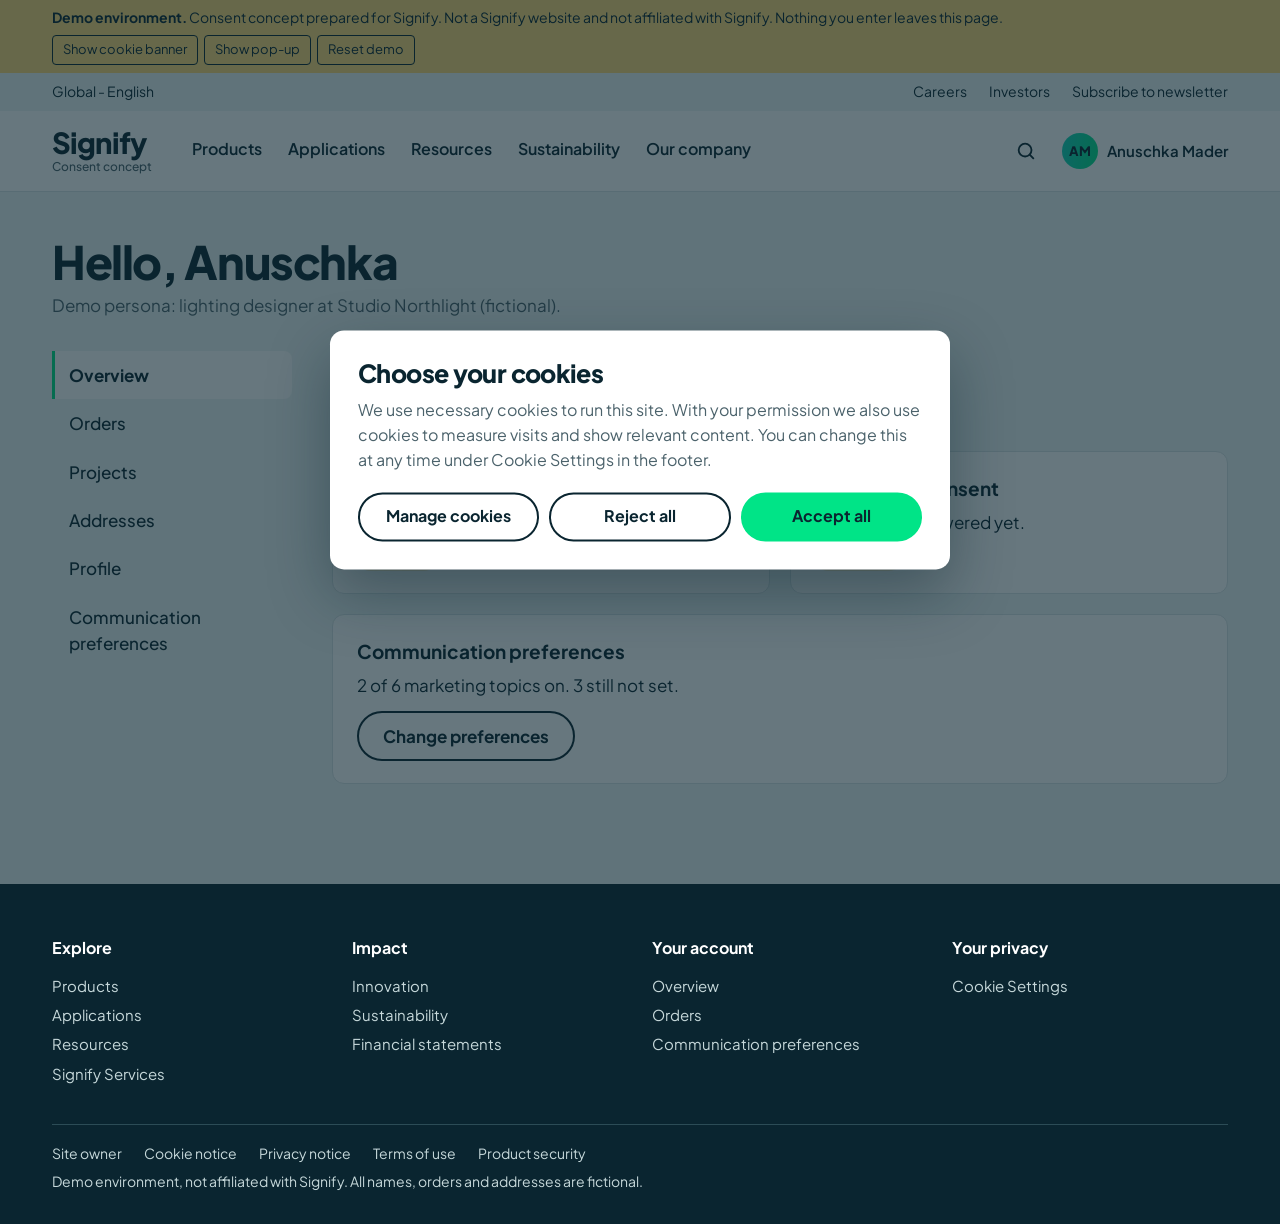
==== account.html @ f81bddd3 "Add files via upload" ====
<!doctype html>
<!--
  DEMO ENVIRONMENT, not affiliated with Signify.
  Consent concept for a OneTrust UCPM / CMP walkthrough. Fictional persona and data only.
  It is a labelled concept, not a copy of a Signify website: it carries no Signify logo,
  no Signify photography, no login and no password fields. Keep the demo strip in place.
-->
<html lang="en">
<head>
<meta charset="utf-8">
<meta name="viewport" content="width=device-width, initial-scale=1">
<meta name="robots" content="noindex, nofollow">
<title>My account, Signify consent concept (demo)</title>

<!-- All OneTrust IDs and switches live in js/onetrust-config.js -->
<script src="js/onetrust-config.js"></script>

<!-- Cookie banner (CMP). Keep commented out until the IDs exist, then set both REPLACE values.
<script src="REPLACE_WITH_otSDKStub.js_URL" type="text/javascript" charset="UTF-8"
        data-domain-script="REPLACE_WITH_DOMAIN_SCRIPT_ID"></script>
<script type="text/javascript">function OptanonWrapper() { }</script>
-->

<link rel="preconnect" href="https://fonts.googleapis.com">
<link rel="preconnect" href="https://fonts.gstatic.com" crossorigin>
<link href="https://fonts.googleapis.com/css2?family=Plus+Jakarta+Sans:wght@400;500;600;700;800&display=swap" rel="stylesheet">
<link rel="stylesheet" href="css/site.css">
</head>
<body>

<div class="strip" role="note">
  <div class="wrap">
    <span><strong>Demo environment.</strong> Consent concept prepared for Signify. Not a Signify website and not affiliated with Signify. <span id="strip-data">Nothing you enter leaves this page.</span></span>
    <span class="strip-tools">
      <button type="button" data-act="replay-cookie">Show cookie banner</button>
      <button type="button" data-act="replay-popup">Show pop-up</button>
      <button type="button" data-act="reset">Reset demo</button>
    </span>
  </div>
</div>

<div class="utility">
  <div class="wrap">
    <span class="market">Global - English</span>
    <a class="sub" href="#" data-dead>Careers</a>
    <a class="sub" href="#" data-dead>Investors</a>
    <button type="button" data-act="replay-popup">Subscribe to newsletter</button>
  </div>
</div>

<header class="site">
  <div class="wrap">
    <a class="brand" href="index.html">Signify<small>Consent concept</small></a>
    <nav class="primary" aria-label="Main">
      <a href="index.html#products">Products</a>
      <a href="index.html#applications">Applications</a>
      <a href="index.html#resources">Resources</a>
      <a href="index.html#sustainability">Sustainability</a>
      <a href="#" data-dead>Our company</a>
    </nav>
    <div class="head-tools">
      <button type="button" class="icon-btn" data-dead aria-label="Search"><svg width="22" height="22" viewBox="0 0 24 24" fill="none" stroke="currentColor" stroke-width="2" stroke-linecap="round" aria-hidden="true"><circle cx="11" cy="11" r="7"/><path d="m20 20-4-4"/></svg></button>
      <a class="account-link" href="#account" aria-label="My account, Anuschka Mader"><span class="avatar" aria-hidden="true">AM</span><span class="nm">Anuschka Mader</span></a>
    </div>
  </div>
</header>

<main>
<div class="view on" id="view-account">
    <div class="wrap account">
      <div class="account-head">
        <h1>Hello, Anuschka</h1>
        <p>Demo persona: lighting designer at Studio Northlight (fictional).</p>
      </div>
      <div class="account-grid">
        <nav class="side" aria-label="Account">
          <a href="#account">Overview</a>
          <a href="#orders">Orders</a>
          <a href="#projects">Projects</a>
          <a href="#addresses">Addresses</a>
          <a href="#profile">Profile</a>
          <a href="#preferences">Communication preferences</a>
        </nav>
        <div>
          <div class="panel" id="panel-account">
            <h2>Overview</h2>
            <p class="intro">Your latest order, and what you've chosen to hear about.</p>
            <div class="twoup">
              <div class="sheet"><h3>Latest order</h3><p>SN-204518, placed 21 October 2026</p><p style="margin-top:8px"><span class="pill">In transit</span></p></div>
              <div class="sheet"><h3>Newsletter consent</h3><p id="ov-consent-text">You haven't answered yet.</p><p style="margin-top:8px"><span class="pill" id="ov-consent">To review</span></p></div>
            </div>
            <div class="sheet"><h3>Communication preferences</h3><p id="ov-summary"></p><p style="margin-top:12px"><a class="btn ghost" href="#preferences">Change preferences</a></p></div>
          </div>

          <div class="panel" id="panel-orders">
            <h2>Orders</h2><p class="intro">Fictional orders for this demo.</p>
            <div class="sheet scroll"><table>
              <thead><tr><th>Order</th><th>Date</th><th>Project</th><th>Status</th></tr></thead>
              <tbody>
                <tr><td>SN-204518</td><td>21 Oct 2026</td><td>Harbour office refit</td><td><span class="pill">In transit</span></td></tr>
                <tr><td>SN-203977</td><td>2 Sep 2026</td><td>School sports hall</td><td><span class="pill ok">Delivered</span></td></tr>
                <tr><td>SN-202640</td><td>11 Jun 2026</td><td>Harbour office refit</td><td><span class="pill ok">Delivered</span></td></tr>
              </tbody>
            </table></div>
          </div>

          <div class="panel" id="panel-projects">
            <h2>Projects</h2><p class="intro">Saved lighting projects and their warranty dates.</p>
            <div class="sheet scroll"><table>
              <thead><tr><th>Project</th><th>Sector</th><th>Warranty until</th></tr></thead>
              <tbody>
                <tr><td>Harbour office refit</td><td>Office</td><td>June 2031</td></tr>
                <tr><td>School sports hall</td><td>Education</td><td>September 2031</td></tr>
              </tbody>
            </table></div>
          </div>

          <div class="panel" id="panel-addresses">
            <h2>Addresses</h2><p class="intro">Where we send deliveries and invoices.</p>
            <div class="twoup">
              <div class="sheet"><h3>Delivery</h3><p>Studio Northlight<br>12 Example Street<br>00000 Demo City</p></div>
              <div class="sheet"><h3>Invoices</h3><p>Studio Northlight, Accounts<br>12 Example Street<br>00000 Demo City</p></div>
            </div>
          </div>

          <div class="panel" id="panel-profile">
            <h2>Profile</h2><p class="intro">Everything here is fictional.</p>
            <div class="sheet"><dl class="facts">
              <dt>Name</dt><dd>Anuschka Mader</dd>
              <dt>Email</dt><dd>anuschka.mader@example.com</dd>
              <dt>Company</dt><dd>Studio Northlight</dd>
              <dt>Role</dt><dd>Lighting designer</dd>
              <dt>Language</dt><dd>English</dd>
            </dl></div>
          </div>

          <div class="panel" id="panel-preferences">
            <h2>Communication preferences</h2>
            <p class="intro">Turn each topic on or off, then set how often you hear from us. Service messages about your orders and warranties always reach you.</p>
            <!-- Optional OneTrust preference centre embed. It stays hidden until something renders into it. -->
            <div id="ot-pref-center"></div>
            <div id="purposes"></div>
            <div class="save-bar">
              <span id="save-state" role="status">No unsaved changes</span>
              <span class="acts">
                <button type="button" class="btn ghost" id="optout-all">Turn off all marketing</button>
                <button type="button" class="btn glow" id="save-prefs" disabled>Save preferences</button>
              </span>
            </div>
            <div class="sheet">
              <h3>Consent history</h3>
              <p style="color:var(--steel);margin-bottom:10px">Every change is recorded with the date and where you made it.</p>
              <div class="scroll"><table>
                <thead><tr><th>Date</th><th>Topic</th><th>Change</th><th>Made in</th></tr></thead>
                <tbody id="receipts"></tbody>
              </table></div>
            </div>
          </div>
        </div>
      </div>
    </div>
</div>
</main>


<footer class="site">
  <div class="wrap">
    <div class="foot-grid">
      <div><h3>Explore</h3><a href="index.html#products">Products</a><a href="index.html#applications">Applications</a><a href="index.html#resources">Resources</a><a href="#" data-dead>Signify Services</a></div>
      <div><h3>Impact</h3><a href="#" data-dead>Innovation</a><a href="index.html#sustainability">Sustainability</a><a href="#" data-dead>Financial statements</a></div>
      <div><h3>Your account</h3><a href="#account">Overview</a><a href="#orders">Orders</a><a href="#preferences">Communication preferences</a></div>
      <div><h3>Your privacy</h3><a id="ot-sdk-btn" class="ot-sdk-show-settings" href="#">Cookie Settings</a></div>
    </div>
    <div class="foot-note">
      <a href="#" data-dead>Site owner</a><a href="#" data-dead>Cookie notice</a><a href="#" data-dead>Privacy notice</a><a href="#" data-dead>Terms of use</a><a href="#" data-dead>Product security</a>
      <span>Demo environment, not affiliated with Signify. All names, orders and addresses are fictional.</span>
    </div>
  </div>
</footer>

<div class="scrim" id="scrim"></div>

<!-- Built-in demo cookie banner. It hides itself once the real OneTrust banner is detected. -->
<div class="modal" id="cookie" role="dialog" aria-modal="true" aria-labelledby="cookie-title" inert>
  <h2 id="cookie-title">Choose your cookies</h2>
  <p>We use necessary cookies to run this site. With your permission we also use cookies to measure visits and show relevant content. You can change this at any time under Cookie Settings in the footer.</p>
  <div id="cookie-manage">
    <div class="cat"><div><b>Strictly necessary</b><span class="d">Always on. The site needs these to work.</span></div><label class="switch"><input type="checkbox" checked disabled aria-label="Strictly necessary cookies"><span></span></label></div>
    <div class="cat"><div><b>Performance</b><span class="d">Count visits and see which pages are used.</span></div><label class="switch"><input type="checkbox" id="cat-C0002" aria-label="Performance cookies"><span></span></label></div>
    <div class="cat"><div><b>Functional</b><span class="d">Remember your country and language.</span></div><label class="switch"><input type="checkbox" id="cat-C0003" aria-label="Functional cookies"><span></span></label></div>
    <div class="cat"><div><b>Targeting</b><span class="d">Show relevant content on other sites.</span></div><label class="switch"><input type="checkbox" id="cat-C0004" aria-label="Targeting cookies"><span></span></label></div>
  </div>
  <div class="cookie-acts">
    <button type="button" class="btn ghost" id="ck-manage">Manage cookies</button>
    <button type="button" class="btn ghost" id="ck-reject">Reject all</button>
    <button type="button" class="btn glow" id="ck-accept">Accept all</button>
  </div>
</div>

<!-- Newsletter pop-up. The OneTrust web form renders into #ot-container. The fallback form shows until it does. -->
<div class="modal" id="signup" role="dialog" aria-modal="true" aria-labelledby="signup-title" inert>
  <div class="signup-art">
    <h2 id="signup-title">Be the first!</h2>
    <p>New products, training dates and regulation updates. Choose your topics now, and change them whenever you like.</p>
  </div>
  <div class="signup-body">
    <button type="button" class="close" id="signup-close" aria-label="Close pop-up">×</button>
    <div id="ot-container"></div>
    <form id="fallback-form">
      <div class="fields-two">
        <div class="field"><label for="f-name">First name</label><input id="f-name" name="firstName" autocomplete="off" value="Anuschka" required></div>
        <div class="field"><label for="f-email">Work email</label><input id="f-email" name="email" type="email" autocomplete="off" value="anuschka.mader@example.com" required></div>
      </div>
      <div class="field"><label for="f-role">Your role</label>
        <select id="f-role" name="role"><option>Lighting designer or engineer</option><option>System integrator</option><option>Installer or wholesaler</option><option>Facility or building manager</option></select>
      </div>
      <label class="check"><input type="checkbox" id="f-consent" name="consent" required><span>Send me Signify product news and event invitations by email. I can opt out at any time.</span></label>
      <button class="btn glow" type="submit">Subscribe</button>
      <p class="fineprint">Demo form. It stands in for the OneTrust web form.</p>
    </form>
  </div>
</div>

<div id="toast" role="status" aria-live="polite"></div>

<!-- Dummy tags for the CMP auto-blocking demo. They only log to the console.
     Inert until the matching category is allowed. With the real CMP live, OneTrust activates them itself. -->
<script type="text/plain" class="optanon-category-C0002" data-demo-tag>console.log("[Demo analytics] page view recorded (dummy tag, category C0002)");</script>
<script type="text/plain" class="optanon-category-C0004" data-demo-tag>console.log("[Demo ads] advertising pixel fired (dummy tag, category C0004)");</script>

<script src="js/site.js"></script>
</body>
</html>
---- css/site.css ----
:root{
  --ink:#0a2530; --ink-2:#123a45; --steel:#4b626b; --line:#d9e3e5;
  --mist:#eef6f5; --white:#fff; --green:#00e487; --teal:#14d3be;
  --green-ink:#00694a; --focus:#07646b; --alert:#a13c12; --notice:#ffd978;
  --grad:linear-gradient(100deg,#14d3be,#00e487);
  --font:"Plus Jakarta Sans","Helvetica Neue",Helvetica,Arial,sans-serif;
}
*{box-sizing:border-box}
html{scroll-behavior:smooth;-webkit-text-size-adjust:100%}
body{margin:0;background:var(--white);color:var(--ink);font:400 17px/1.55 var(--font)}
h1,h2,h3,p{margin:0}
a{color:inherit}
button,input,select{font:inherit;color:inherit}
button{cursor:pointer}
:focus-visible{outline:3px solid var(--focus);outline-offset:2px}
.wrap{max-width:1240px;margin:0 auto;padding:0 32px}

/* Demo strip stays on every view, and it has no close control on purpose */
.strip{position:sticky;top:0;z-index:50;background:var(--notice);color:var(--ink);font-size:14px;line-height:1.35}
.strip .wrap{display:flex;gap:8px 24px;align-items:center;justify-content:space-between;flex-wrap:wrap;padding-top:8px;padding-bottom:8px}
.strip strong{font-weight:700}
.strip-tools{display:flex;gap:6px;flex-wrap:wrap}
.strip-tools button{background:none;border:1px solid var(--ink);border-radius:4px;padding:3px 10px;font-size:13px;min-height:30px}
.strip-tools button:hover{background:var(--ink);color:var(--notice)}

.utility{background:var(--mist);font-size:14px}
.utility .wrap{display:flex;justify-content:flex-end;gap:22px;align-items:center;min-height:38px}
.utility a,.utility button{background:none;border:0;padding:4px 0;text-decoration:none;font-size:14px}
.utility a:hover,.utility button:hover{text-decoration:underline;text-underline-offset:3px}
.utility .market{margin-right:auto}
header.site{background:var(--white);border-bottom:1px solid var(--line)}
header.site .wrap{display:flex;align-items:center;gap:40px;min-height:80px}
.brand{font-size:29px;font-weight:800;letter-spacing:-.03em;text-decoration:none;line-height:1}
.brand small{display:block;font-size:12px;font-weight:500;letter-spacing:0;color:var(--steel);margin-top:4px}
nav.primary{display:flex;gap:26px;flex:1}
nav.primary a{text-decoration:none;font-weight:600;font-size:16px;padding:8px 0;border-bottom:3px solid transparent}
nav.primary a:hover{border-image:var(--grad) 1}
.head-tools{display:flex;gap:14px;align-items:center}
.icon-btn{background:none;border:0;width:44px;height:44px;display:grid;place-items:center;border-radius:50%}
.icon-btn:hover{background:var(--mist)}
.account-link{display:flex;gap:9px;align-items:center;text-decoration:none;font-weight:600;font-size:15px}
.avatar{width:36px;height:36px;border-radius:50%;background:var(--grad);color:var(--ink);display:grid;place-items:center;font-size:13px;font-weight:800}

.view{display:none}
.view.on{display:block}

.btn{display:inline-flex;align-items:center;justify-content:center;min-height:48px;padding:10px 24px;border-radius:30px;border:2px solid var(--ink);background:var(--ink);color:var(--white);font-weight:700;text-decoration:none}
.btn:hover{background:var(--ink-2);border-color:var(--ink-2)}
.btn.glow{background:var(--green);border-color:var(--green);color:var(--ink)}
.btn.glow:hover{background:var(--teal);border-color:var(--teal)}
.btn.ghost{background:none;color:inherit;border-color:currentColor}
.btn.ghost:hover{background:rgba(120,150,155,.16)}

/* Hero: one headline over a set of drawn scenes */
.hero{position:relative;background:var(--ink);color:var(--white);overflow:hidden;min-height:620px;display:flex;align-items:flex-end}
.slide{position:absolute;inset:0;opacity:0;transition:opacity .6s}
.slide.on{opacity:1}
.slide img{position:absolute;inset:0;width:100%;height:100%;object-fit:cover;object-position:right bottom}
.hero::after{content:"";position:absolute;inset:0;background:linear-gradient(90deg,rgba(10,37,48,.82) 0%,rgba(10,37,48,.4) 45%,rgba(10,37,48,0) 70%)}
.hero .wrap{position:relative;z-index:2;width:100%;padding-top:64px;padding-bottom:56px}
.hero h1{font-size:clamp(46px,7.4vw,104px);line-height:.98;letter-spacing:-.04em;font-weight:800;max-width:9ch}
.hero .cta{margin-top:28px}
.hero-foot{display:flex;align-items:center;gap:16px;margin-top:32px;flex-wrap:wrap}
.hero-foot p{font-size:15px;color:#d8e8e8;min-width:15em}
.dots{display:flex;gap:6px}
.dots button{width:44px;height:44px;border:0;background:none;padding:0;display:grid;place-items:center}
.dots button::before{content:"";width:30px;height:4px;border-radius:2px;background:rgba(255,255,255,.45)}
.dots button[aria-current="true"]::before{background:var(--green)}

section.block{padding:84px 0}
section.block h2{font-size:clamp(30px,3.6vw,46px);letter-spacing:-.03em;line-height:1.1;font-weight:800;max-width:20ch}
section.tinted{background:var(--mist)}
.lede{max-width:36em;margin-top:14px;color:var(--steel);font-size:19px}
.head-row{display:flex;justify-content:space-between;align-items:flex-end;gap:20px;flex-wrap:wrap}
.tiles{display:grid;grid-template-columns:1fr 1fr;gap:24px;margin-top:40px}
.tile{position:relative;min-height:340px;border-radius:14px;overflow:hidden;display:flex;align-items:flex-end;padding:28px;color:var(--white);text-decoration:none;background:var(--ink)}
.tile div{position:relative}
.tile h3{font-size:32px;letter-spacing:-.025em;font-weight:800}
.tile span{color:#e0efef}
.tags{display:flex;flex-wrap:wrap;gap:10px;margin-top:28px}
.tags a{border:1px solid var(--ink);padding:9px 18px;border-radius:40px;text-decoration:none;font-weight:600;font-size:15px}
.tags a:hover{background:var(--ink);color:var(--white)}
.mosaic{display:grid;grid-template-columns:repeat(4,1fr);grid-auto-rows:190px;gap:12px;margin-top:40px}
.mosaic a{position:relative;border-radius:12px;background:var(--ink);color:var(--white);padding:16px;display:flex;align-items:flex-end;text-decoration:none;font-weight:700;overflow:hidden}
.mosaic a:nth-child(1){grid-column:span 2;grid-row:span 2}
 .mosaic a:hover{text-decoration:underline;text-underline-offset:4px}
.purposebrand{background:var(--grad);color:var(--ink)}
.purposebrand .wrap{display:grid;grid-template-columns:minmax(0,1.2fr) minmax(0,1fr);gap:40px;align-items:center;padding-top:72px;padding-bottom:72px}
.purposebrand h2{font-size:clamp(34px,4.4vw,58px);letter-spacing:-.035em;line-height:1.04;font-weight:800}
.purposebrand p{font-size:19px;margin-bottom:20px}
.profiles{display:grid;grid-template-columns:repeat(3,1fr);gap:20px;margin-top:36px}
.profiles a{background:var(--white);border-radius:12px;padding:24px;text-decoration:none;min-height:170px;display:flex;flex-direction:column;justify-content:space-between;gap:14px;border:1px solid var(--line)}
.profiles a:hover b{text-decoration:underline;text-underline-offset:4px}
.profiles b{font-size:21px;letter-spacing:-.015em;line-height:1.25}
.profiles span{color:var(--steel);font-size:16px}
.closing{display:grid;grid-template-columns:1fr 1fr}
.closing>div{padding:64px max(32px,calc((100vw - 1176px)/2))}
.closing .a{background:var(--ink);color:var(--white)}
.closing h2{font-size:34px;letter-spacing:-.025em;font-weight:800;line-height:1.1}
.closing p{margin:10px 0 20px;max-width:30em}
.closing .a p{color:#d8e8e8}
.closing .b{background:var(--mist)}

footer.site{background:var(--ink);color:var(--white);padding:52px 0 32px;font-size:15px}
.foot-grid{display:grid;grid-template-columns:repeat(4,1fr);gap:24px}
.foot-grid h3{font-size:16px;margin-bottom:10px}
.foot-grid a{display:block;text-decoration:none;color:#c6d8da;padding:3px 0}
.foot-grid a:hover{color:var(--green);text-decoration:underline}
.foot-note{margin-top:36px;padding-top:18px;border-top:1px solid #2c4c56;color:#c6d8da;font-size:14px;display:flex;gap:6px 22px;flex-wrap:wrap}
.foot-note a{text-decoration:none}
.foot-note a:hover{text-decoration:underline}
.foot-note span{width:100%}
#ot-sdk-btn.ot-sdk-show-settings{all:unset;cursor:pointer;display:block;color:#c6d8da;padding:3px 0;font:inherit}
#ot-sdk-btn.ot-sdk-show-settings:hover{color:var(--green);text-decoration:underline}
#ot-sdk-btn.ot-sdk-show-settings:focus-visible{outline:3px solid var(--green);outline-offset:2px}

/* Account */
#view-account{background:var(--mist)}
.account{padding:44px 32px 80px}
.account h1{font-size:clamp(32px,4vw,46px);letter-spacing:-.03em;line-height:1.1;font-weight:800}
.account-head p{color:var(--steel);margin-top:6px}
.account-grid{display:grid;grid-template-columns:240px minmax(0,1fr);gap:40px;margin-top:32px}
.side a{display:block;padding:11px 14px;text-decoration:none;border-left:3px solid transparent;font-weight:500;border-radius:0 8px 8px 0}
.side a:hover{background:var(--white)}
.side a[aria-current="page"]{border-left-color:var(--green);background:var(--white);font-weight:700}
.panel{display:none}
.panel.on{display:block}
.panel h2{font-size:28px;letter-spacing:-.025em;margin-bottom:6px;font-weight:800}
.panel>p.intro{color:var(--steel);max-width:38em;margin-bottom:24px}
.sheet{background:var(--white);border:1px solid var(--line);border-radius:12px;padding:22px 24px;margin-bottom:20px}
.sheet h3{font-size:19px;margin-bottom:6px}
.twoup{display:grid;grid-template-columns:1fr 1fr;gap:20px}
.scroll{overflow-x:auto}
table{border-collapse:collapse;width:100%;font-size:16px}
th{text-align:left;font-weight:700;color:var(--steel);font-size:14px;padding:8px 14px 8px 0;border-bottom:2px solid var(--ink);white-space:nowrap}
td{padding:12px 14px 12px 0;border-bottom:1px solid var(--line);vertical-align:top}
tr:last-child td{border-bottom:0}
.pill{display:inline-block;font-size:14px;font-weight:700;padding:2px 11px;border-radius:30px;background:#fff1cc;color:#6d4e00}
.pill.ok{background:#d6f8ea;color:var(--green-ink)}
dl.facts{display:grid;grid-template-columns:170px 1fr;gap:8px 16px;margin:0}
dl.facts dt{color:var(--steel)}
dl.facts dd{margin:0}

/* Preference centre: each purpose is a light on a dimmer */
.purpose{background:var(--white);border:1px solid var(--line);border-radius:12px;margin-bottom:14px;overflow:hidden}
.purpose-main{display:grid;grid-template-columns:44px minmax(0,1fr) auto;gap:16px;padding:20px 22px;align-items:start}
.bulb{width:38px;height:38px;border-radius:50%;background:#dfe7e8;margin-top:2px;transition:background .3s,box-shadow .3s}
.purpose.is-on .bulb{background:var(--grad);box-shadow:0 0 0 calc(var(--glow,1)*4px) rgba(0,228,135,.22),0 0 calc(var(--glow,1)*16px) calc(var(--glow,1)*5px) rgba(20,211,190,.45)}
.purpose h3{font-size:19px;line-height:1.3}
.purpose p{color:var(--steel);margin-top:3px;max-width:42em}
.meta{font-size:14px;color:var(--steel);margin-top:8px}
.meta.unset{color:var(--alert);font-weight:600}
.switch{position:relative;display:inline-block;width:56px;height:32px;flex:none}
.switch input{position:absolute;inset:0;width:100%;height:100%;margin:0;opacity:0;cursor:pointer}
.switch span{position:absolute;inset:0;border-radius:32px;background:#83979f;transition:background .2s;pointer-events:none}
.switch span::after{content:"";position:absolute;width:26px;height:26px;left:3px;top:3px;border-radius:50%;background:#fff;transition:transform .2s}
.switch input:checked+span{background:var(--ink)}
.switch input:checked+span::after{transform:translateX(24px);background:var(--green)}
.switch input:focus-visible+span{outline:3px solid var(--focus);outline-offset:2px}
.switch input:disabled{cursor:not-allowed}
.switch input:disabled+span{opacity:.55}
.purpose-more{display:none;grid-template-columns:minmax(0,1.25fr) minmax(0,1fr);gap:24px;padding:16px 22px 20px 82px;border-top:1px solid var(--line);background:#f8fbfb}
.purpose.is-on .purpose-more{display:grid}
fieldset{border:0;padding:0;margin:0;min-width:0}
legend{padding:0;font-size:14px;font-weight:700;margin-bottom:8px}
.dimmer{display:grid;grid-template-columns:repeat(3,1fr);border:1px solid var(--ink);border-radius:8px;overflow:hidden}
.dimmer label{position:relative;text-align:center;font-size:14px;font-weight:600;padding:10px 4px;cursor:pointer;border-left:1px solid var(--ink);min-height:44px;display:flex;align-items:center;justify-content:center}
.dimmer label:first-child{border-left:0}
.dimmer input{position:absolute;opacity:0;inset:0;margin:0;cursor:pointer}
.dimmer label:has(input:checked){background:var(--green)}
.dimmer label:has(input:focus-visible){outline:3px solid var(--focus);outline-offset:-3px}
.channels{display:flex;flex-wrap:wrap;gap:6px 18px}
.channels label{display:flex;align-items:center;gap:7px;font-size:15px;min-height:32px}
.channels input,.check input{width:19px;height:19px;accent-color:var(--ink);margin:0;flex:none}
.save-bar{position:sticky;bottom:12px;background:var(--ink);color:var(--white);padding:12px 18px;border-radius:12px;display:flex;justify-content:space-between;align-items:center;gap:12px;flex-wrap:wrap;margin:18px 0 28px}
.save-bar .acts{display:flex;gap:10px;flex-wrap:wrap}
.save-bar .btn{min-height:44px}
.save-bar .btn[disabled]{opacity:.5;cursor:not-allowed}
#ot-pref-center:empty{display:none}

/* Cookie banner and pop-up */
.scrim{position:fixed;inset:0;background:rgba(10,37,48,.62);z-index:60;opacity:0;pointer-events:none;transition:opacity .2s}
.scrim.on{opacity:1;pointer-events:auto}
.modal{position:fixed;z-index:70;background:var(--white);border-radius:14px;box-shadow:0 24px 60px rgba(10,37,48,.4);max-height:calc(100vh - 32px);overflow:auto}
/* Closed pop-ups stay full size and off-screen: the OneTrust SDK will not render into a hidden container */
.modal{left:-300vw;top:16px}
.modal.open{left:50%;top:50%;transform:translate(-50%,-50%)}
#cookie{width:min(620px,calc(100vw - 32px));padding:28px}
#cookie h2{font-size:25px;letter-spacing:-.025em;line-height:1.2;font-weight:800}
#cookie p{margin-top:10px;color:var(--steel);font-size:16px}
.cookie-acts{display:flex;flex-wrap:wrap;gap:10px;margin-top:20px}
.cookie-acts .btn{flex:1 1 150px;font-size:16px;padding:10px 12px;white-space:nowrap}
#cookie-manage{display:none;margin-top:18px;border-top:1px solid var(--line)}
#cookie-manage.on{display:block}
.cat{display:flex;gap:16px;justify-content:space-between;align-items:center;padding:12px 0;border-bottom:1px solid var(--line)}
.cat b{display:block;font-weight:700}
.cat span.d{color:var(--steel);font-size:14px}
#signup{width:min(880px,calc(100vw - 32px));display:grid;grid-template-columns:minmax(0,5fr) minmax(0,7fr)}
.signup-art{background:var(--grad);color:var(--ink);padding:30px;min-height:100%}
.signup-art h2{font-size:42px;line-height:1.02;letter-spacing:-.035em;font-weight:800}
.signup-art p{margin-top:12px;font-size:16px}
.signup-body{padding:28px 30px;position:relative}
.close{position:absolute;right:10px;top:10px;width:44px;height:44px;border:0;background:none;font-size:24px;line-height:1;border-radius:50%}
.close:hover{background:var(--mist)}
#ot-container{min-height:1px}
#ot-container input,#ot-container select,#ot-container textarea{font:inherit;border:1px solid var(--steel);border-radius:8px;padding:10px 12px}
#ot-container label{font-weight:500;font-size:15px}
#ot-container button{font:inherit;font-weight:700;background:var(--green);color:var(--ink);border:0;border-radius:30px;min-height:48px;padding:10px 24px}
.field{margin-bottom:12px}
.field label{display:block;font-size:15px;font-weight:600;margin-bottom:4px}
.field input,.field select{width:100%;min-height:44px;border:1px solid var(--steel);border-radius:8px;padding:8px 12px;background:#fff}
.fields-two{display:grid;grid-template-columns:1fr 1fr;gap:12px}
.fields-two .field{padding-right:0}
.check{display:flex;gap:10px;font-size:15px;align-items:flex-start;margin:6px 0 14px;line-height:1.4}
.check input{margin-top:2px}
.fineprint{font-size:13.5px;color:var(--steel);margin-top:10px}
#fallback-form .btn{width:100%}
#toast{position:fixed;left:50%;top:92px;transform:translate(-50%,-12px);background:var(--ink);color:#fff;padding:12px 20px;border-radius:10px;z-index:90;opacity:0;pointer-events:none;transition:.2s;max-width:calc(100vw - 32px);font-size:16px}
#toast.on{opacity:1;transform:translate(-50%,0)}

@media (max-width:1060px){nav.primary{display:none}header.site .wrap{justify-content:space-between}.mosaic{grid-template-columns:repeat(2,1fr)}}
@media (max-width:760px){
  .wrap{padding:0 16px}
  .account{padding:32px 16px 60px}
  .strip-tools{display:none}
  .utility .wrap{gap:14px}
  .utility .sub{display:none}
  .account-link .nm{display:none}
  .hero{min-height:560px}
  .hero::after{background:linear-gradient(0deg,rgba(10,37,48,.85),rgba(10,37,48,.25) 80%)}
  section.block{padding:56px 0}
  .tiles,.profiles,.purposebrand .wrap,.closing{grid-template-columns:1fr}
  .tile{min-height:230px}
  .closing>div{padding:44px 16px}
  .foot-grid{grid-template-columns:1fr 1fr}
  .account-grid{grid-template-columns:minmax(0,1fr);gap:20px}
  .side{display:flex;overflow-x:auto;border-bottom:1px solid var(--line)}
  .side a{white-space:nowrap;border-left:0;border-bottom:3px solid transparent;border-radius:0}
  .side a[aria-current="page"]{border-bottom-color:var(--green)}
  .twoup,.fields-two{grid-template-columns:1fr}
  .purpose-main{grid-template-columns:32px minmax(0,1fr) auto;gap:12px;padding:16px}
  .bulb{width:28px;height:28px}
  .purpose-more{grid-template-columns:1fr;padding:14px 16px}
  dl.facts{grid-template-columns:1fr;gap:0}
  dl.facts dd{margin-bottom:10px}
  #signup{grid-template-columns:1fr}
  .signup-art{padding:22px 54px 22px 22px;min-height:0}
  .signup-art h2{font-size:30px}
  .signup-body{padding:20px 22px;position:static}
  .close{z-index:2}
}
@media (prefers-reduced-motion:reduce){
  html{scroll-behavior:auto}
  *{transition:none!important}
}
.tile img,.mosaic img{position:absolute;inset:0;width:100%;height:100%;object-fit:cover;transition:transform .4s}
.tile:hover img,.mosaic a:hover img{transform:scale(1.04)}
.tile::after,.mosaic a::after{content:"";position:absolute;inset:0;background:linear-gradient(0deg,rgba(10,37,48,.85),rgba(10,37,48,0) 55%)}
.tile div,.mosaic span{position:relative;z-index:1}
section[id],#applications{scroll-margin-top:96px}
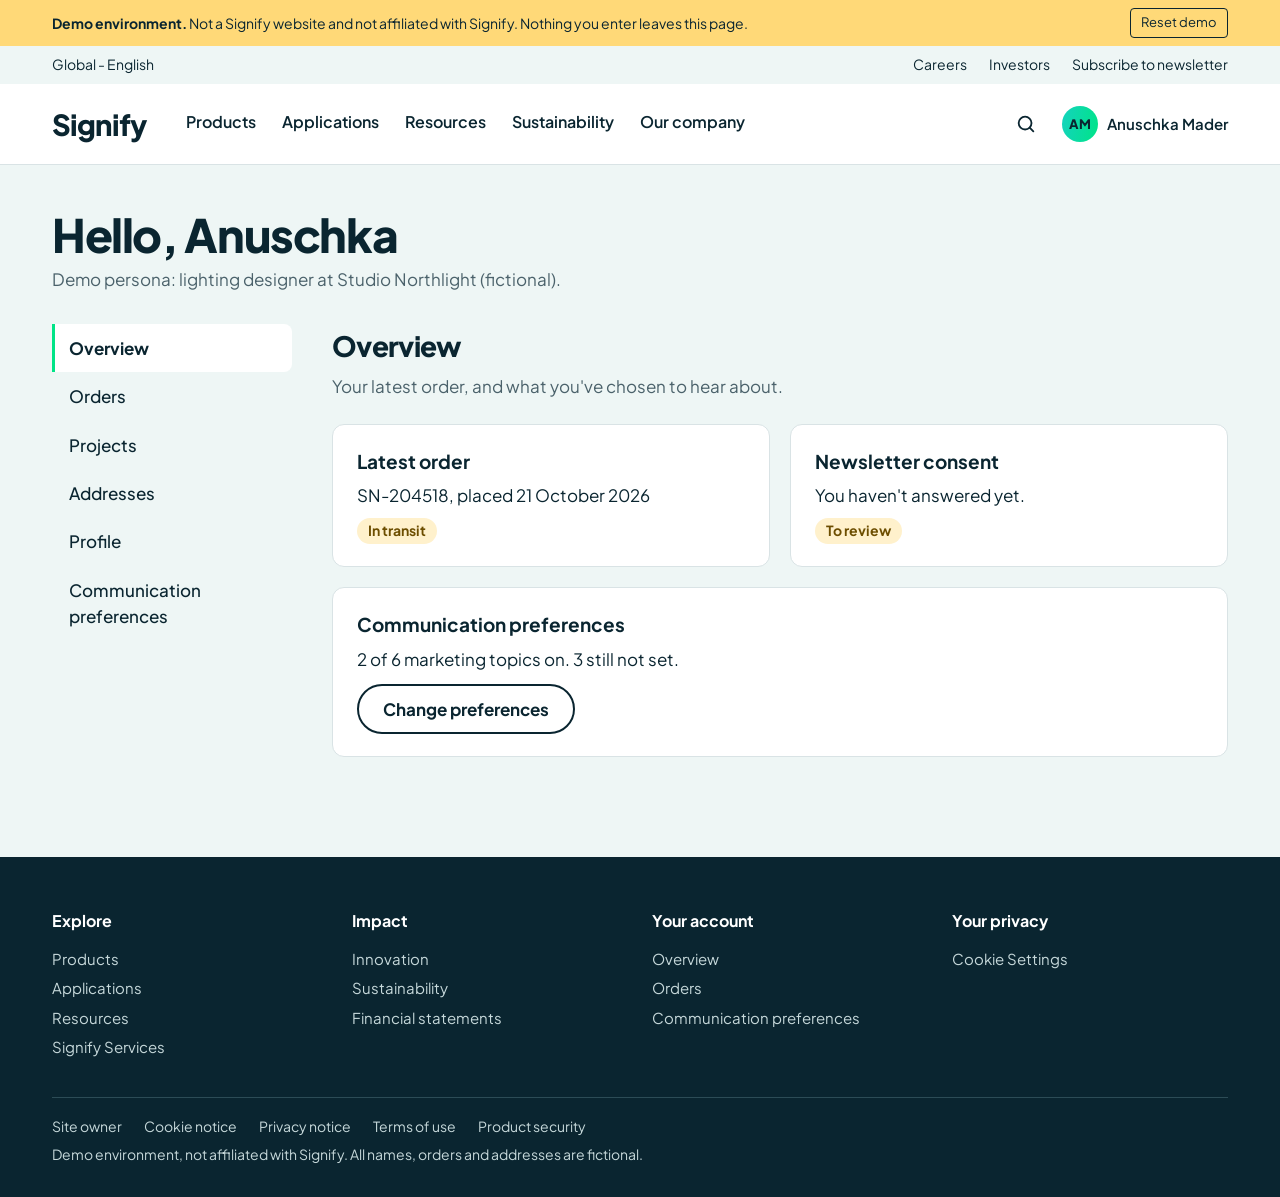
==== commit bf78de9a: "Add files via upload" ====
--- a/account.html
+++ b/account.html
@@ -1,25 +1,18 @@
 <!doctype html>
-<!--
-  DEMO ENVIRONMENT, not affiliated with Signify.
-  Consent concept for a OneTrust UCPM / CMP walkthrough. Fictional persona and data only.
-  It is a labelled concept, not a copy of a Signify website: it carries no Signify logo,
-  no Signify photography, no login and no password fields. Keep the demo strip in place.
--->
+<!-- DEMO ENVIRONMENT, not affiliated with Signify. Fictional persona and data only. -->
 <html lang="en">
 <head>
+<!-- ==================== PASTE THE ONETRUST COOKIE BANNER SCRIPT HERE ==================== -->
+
+<!-- ================================ END ONETRUST SCRIPT ================================ -->
 <meta charset="utf-8">
 <meta name="viewport" content="width=device-width, initial-scale=1">
 <meta name="robots" content="noindex, nofollow">
-<title>My account, Signify consent concept (demo)</title>
-
-<!-- All OneTrust IDs and switches live in js/onetrust-config.js -->
+<title>My account (demo)</title>
+
+<!-- Web form IDs and switches live in js/onetrust-config.js -->
 <script src="js/onetrust-config.js"></script>
-
-<!-- Cookie banner (CMP). Keep commented out until the IDs exist, then set both REPLACE values.
-<script src="REPLACE_WITH_otSDKStub.js_URL" type="text/javascript" charset="UTF-8"
-        data-domain-script="REPLACE_WITH_DOMAIN_SCRIPT_ID"></script>
-<script type="text/javascript">function OptanonWrapper() { }</script>
--->
+<script src="js/images.js"></script>
 
 <link rel="preconnect" href="https://fonts.googleapis.com">
 <link rel="preconnect" href="https://fonts.gstatic.com" crossorigin>
@@ -30,10 +23,8 @@
 
 <div class="strip" role="note">
   <div class="wrap">
-    <span><strong>Demo environment.</strong> Consent concept prepared for Signify. Not a Signify website and not affiliated with Signify. <span id="strip-data">Nothing you enter leaves this page.</span></span>
+    <span><strong>Demo environment.</strong> Not a Signify website and not affiliated with Signify. <span id="strip-data">Nothing you enter leaves this page.</span></span>
     <span class="strip-tools">
-      <button type="button" data-act="replay-cookie">Show cookie banner</button>
-      <button type="button" data-act="replay-popup">Show pop-up</button>
       <button type="button" data-act="reset">Reset demo</button>
     </span>
   </div>
@@ -44,13 +35,13 @@
     <span class="market">Global - English</span>
     <a class="sub" href="#" data-dead>Careers</a>
     <a class="sub" href="#" data-dead>Investors</a>
-    <button type="button" data-act="replay-popup">Subscribe to newsletter</button>
+    <a href="index.html#newsletter">Subscribe to newsletter</a>
   </div>
 </div>
 
 <header class="site">
   <div class="wrap">
-    <a class="brand" href="index.html">Signify<small>Consent concept</small></a>
+    <a class="brand" href="index.html">Signify</a>
     <nav class="primary" aria-label="Main">
       <a href="index.html#products">Products</a>
       <a href="index.html#applications">Applications</a>
@@ -180,28 +171,11 @@
 
 <div class="scrim" id="scrim"></div>
 
-<!-- Built-in demo cookie banner. It hides itself once the real OneTrust banner is detected. -->
-<div class="modal" id="cookie" role="dialog" aria-modal="true" aria-labelledby="cookie-title" inert>
-  <h2 id="cookie-title">Choose your cookies</h2>
-  <p>We use necessary cookies to run this site. With your permission we also use cookies to measure visits and show relevant content. You can change this at any time under Cookie Settings in the footer.</p>
-  <div id="cookie-manage">
-    <div class="cat"><div><b>Strictly necessary</b><span class="d">Always on. The site needs these to work.</span></div><label class="switch"><input type="checkbox" checked disabled aria-label="Strictly necessary cookies"><span></span></label></div>
-    <div class="cat"><div><b>Performance</b><span class="d">Count visits and see which pages are used.</span></div><label class="switch"><input type="checkbox" id="cat-C0002" aria-label="Performance cookies"><span></span></label></div>
-    <div class="cat"><div><b>Functional</b><span class="d">Remember your country and language.</span></div><label class="switch"><input type="checkbox" id="cat-C0003" aria-label="Functional cookies"><span></span></label></div>
-    <div class="cat"><div><b>Targeting</b><span class="d">Show relevant content on other sites.</span></div><label class="switch"><input type="checkbox" id="cat-C0004" aria-label="Targeting cookies"><span></span></label></div>
-  </div>
-  <div class="cookie-acts">
-    <button type="button" class="btn ghost" id="ck-manage">Manage cookies</button>
-    <button type="button" class="btn ghost" id="ck-reject">Reject all</button>
-    <button type="button" class="btn glow" id="ck-accept">Accept all</button>
-  </div>
-</div>
-
-<!-- Newsletter pop-up. The OneTrust web form renders into #ot-container. The fallback form shows until it does. -->
+<!-- Newsletter pop-up. The OneTrust web form renders into #ot-container. -->
 <div class="modal" id="signup" role="dialog" aria-modal="true" aria-labelledby="signup-title" inert>
   <div class="signup-art">
     <h2 id="signup-title">Be the first!</h2>
-    <p>New products, training dates and regulation updates. Choose your topics now, and change them whenever you like.</p>
+    <p>New products, training dates and event invitations. Choose your topics now, and change them whenever you like.</p>
   </div>
   <div class="signup-body">
     <button type="button" class="close" id="signup-close" aria-label="Close pop-up">×</button>
@@ -216,7 +190,6 @@
       </div>
       <label class="check"><input type="checkbox" id="f-consent" name="consent" required><span>Send me Signify product news and event invitations by email. I can opt out at any time.</span></label>
       <button class="btn glow" type="submit">Subscribe</button>
-      <p class="fineprint">Demo form. It stands in for the OneTrust web form.</p>
     </form>
   </div>
 </div>
--- a/css/site.css
+++ b/css/site.css
@@ -55,8 +55,8 @@
 .hero{position:relative;background:var(--ink);color:var(--white);overflow:hidden;min-height:620px;display:flex;align-items:flex-end}
 .slide{position:absolute;inset:0;opacity:0;transition:opacity .6s}
 .slide.on{opacity:1}
-.slide img{position:absolute;inset:0;width:100%;height:100%;object-fit:cover;object-position:right bottom}
-.hero::after{content:"";position:absolute;inset:0;background:linear-gradient(90deg,rgba(10,37,48,.82) 0%,rgba(10,37,48,.4) 45%,rgba(10,37,48,0) 70%)}
+.slide img{position:absolute;inset:0;width:100%;height:100%;object-fit:cover;object-position:center}
+.hero::after{content:"";position:absolute;inset:0;background:linear-gradient(90deg,rgba(10,37,48,.85) 0%,rgba(10,37,48,.5) 45%,rgba(10,37,48,.1) 75%)}
 .hero .wrap{position:relative;z-index:2;width:100%;padding-top:64px;padding-bottom:56px}
 .hero h1{font-size:clamp(46px,7.4vw,104px);line-height:.98;letter-spacing:-.04em;font-weight:800;max-width:9ch}
 .hero .cta{margin-top:28px}
@@ -185,16 +185,6 @@
 /* Closed pop-ups stay full size and off-screen: the OneTrust SDK will not render into a hidden container */
 .modal{left:-300vw;top:16px}
 .modal.open{left:50%;top:50%;transform:translate(-50%,-50%)}
-#cookie{width:min(620px,calc(100vw - 32px));padding:28px}
-#cookie h2{font-size:25px;letter-spacing:-.025em;line-height:1.2;font-weight:800}
-#cookie p{margin-top:10px;color:var(--steel);font-size:16px}
-.cookie-acts{display:flex;flex-wrap:wrap;gap:10px;margin-top:20px}
-.cookie-acts .btn{flex:1 1 150px;font-size:16px;padding:10px 12px;white-space:nowrap}
-#cookie-manage{display:none;margin-top:18px;border-top:1px solid var(--line)}
-#cookie-manage.on{display:block}
-.cat{display:flex;gap:16px;justify-content:space-between;align-items:center;padding:12px 0;border-bottom:1px solid var(--line)}
-.cat b{display:block;font-weight:700}
-.cat span.d{color:var(--steel);font-size:14px}
 #signup{width:min(880px,calc(100vw - 32px));display:grid;grid-template-columns:minmax(0,5fr) minmax(0,7fr)}
 .signup-art{background:var(--grad);color:var(--ink);padding:30px;min-height:100%}
 .signup-art h2{font-size:42px;line-height:1.02;letter-spacing:-.035em;font-weight:800}
@@ -213,7 +203,6 @@
 .fields-two .field{padding-right:0}
 .check{display:flex;gap:10px;font-size:15px;align-items:flex-start;margin:6px 0 14px;line-height:1.4}
 .check input{margin-top:2px}
-.fineprint{font-size:13.5px;color:var(--steel);margin-top:10px}
 #fallback-form .btn{width:100%}
 #toast{position:fixed;left:50%;top:92px;transform:translate(-50%,-12px);background:var(--ink);color:#fff;padding:12px 20px;border-radius:10px;z-index:90;opacity:0;pointer-events:none;transition:.2s;max-width:calc(100vw - 32px);font-size:16px}
 #toast.on{opacity:1;transform:translate(-50%,0)}
@@ -258,3 +247,4 @@
 .tile::after,.mosaic a::after{content:"";position:absolute;inset:0;background:linear-gradient(0deg,rgba(10,37,48,.85),rgba(10,37,48,0) 55%)}
 .tile div,.mosaic span{position:relative;z-index:1}
 section[id],#applications{scroll-margin-top:96px}
+.closing .a{cursor:pointer}
